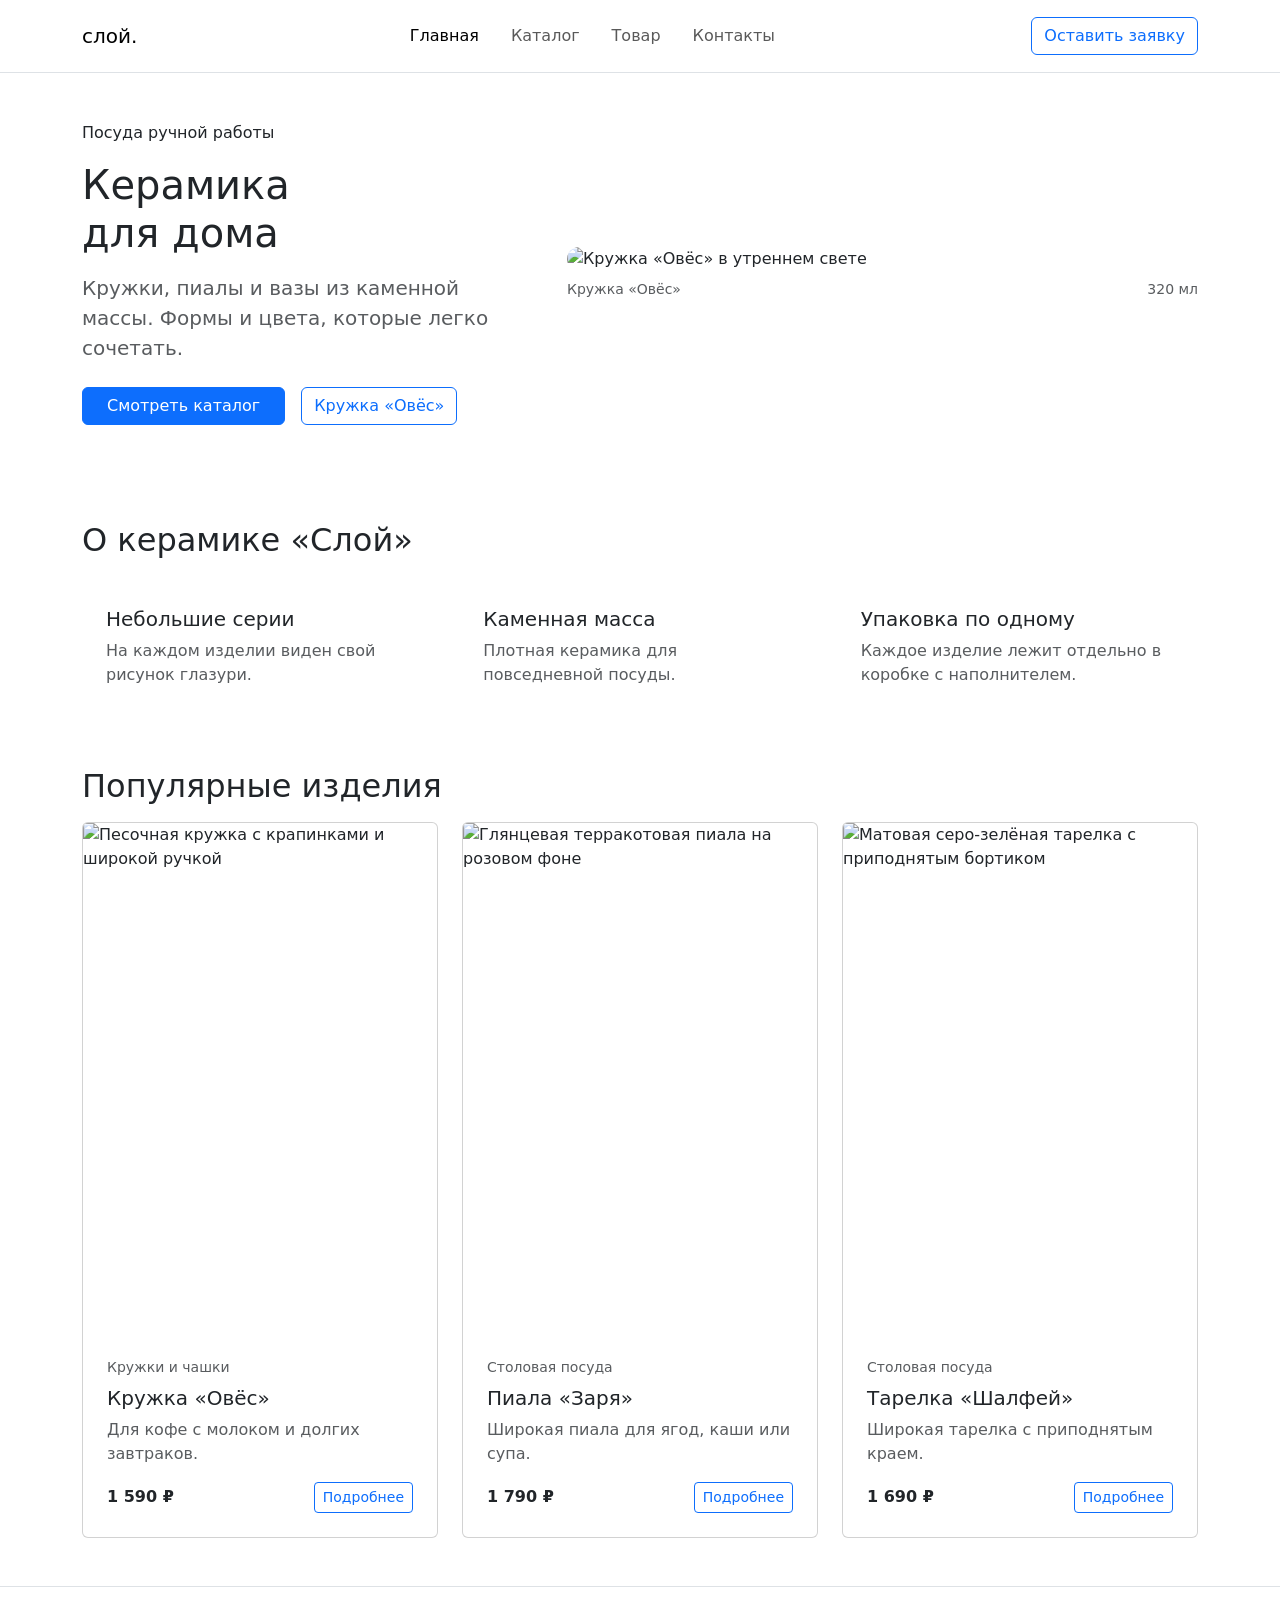
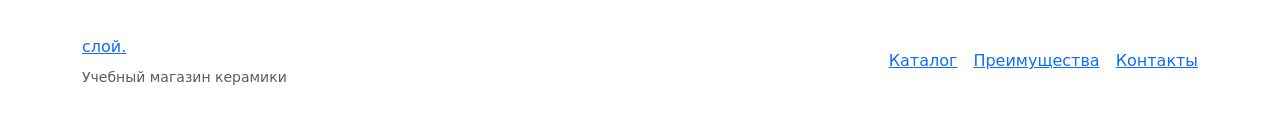
==== index.html @ dd08442e "ПЗ №9. Собрать главную на Bootstrap-сетке" ====
<!doctype html>
<html lang="ru">
<head>
  <meta charset="utf-8">
  <meta name="viewport" content="width=device-width, initial-scale=1">
  <meta name="description" content="Магазин «Слой». Посуда и предметы для дома из каменной керамики.">
  <title>Керамика ручной работы — Слой</title>
  <link rel="stylesheet" href="https://cdn.jsdelivr.net/npm/bootstrap@5.3.8/dist/css/bootstrap.min.css">
  <link rel="stylesheet" href="css/custom.css">
  <script src="https://cdn.jsdelivr.net/npm/bootstrap@5.3.8/dist/js/bootstrap.bundle.min.js" defer></script>
</head>
<body id="top">
  <a class="visually-hidden-focusable skip-link" href="#main">К содержимому</a>
  <header class="border-bottom site-header">
    <nav class="navbar navbar-expand-md py-3" aria-label="Основная навигация">
      <div class="container">
        <a class="navbar-brand wordmark" href="#top" aria-label="Слой, главная">слой<span>.</span></a>
        <button class="navbar-toggler" type="button" data-bs-toggle="collapse" data-bs-target="#site-menu" aria-controls="site-menu" aria-expanded="false" aria-label="Открыть меню">
          <span class="navbar-toggler-icon"></span>
        </button>
        <div class="collapse navbar-collapse" id="site-menu">
          <ul class="navbar-nav mx-md-auto gap-md-3">
            <li class="nav-item"><a class="nav-link active" aria-current="page" href="#top">Главная</a></li>
            <li class="nav-item"><a class="nav-link" href="#popular">Каталог</a></li>
            <li class="nav-item"><a class="nav-link" href="#featured">Товар</a></li>
            <li class="nav-item"><a class="nav-link" href="#contacts">Контакты</a></li>
          </ul>
          <a class="btn btn-outline-primary mt-2 mt-md-0" href="#contacts">Оставить заявку</a>
        </div>
      </div>
    </nav>
  </header>
  <main id="main" tabindex="-1">
    <section class="container-fluid px-0 shop-hero" aria-labelledby="hero-title">
      <div class="container py-4 py-lg-5">
        <div class="row g-4 gx-lg-5 align-items-center">
          <div class="col-12 col-lg-5">
            <p class="shop-kicker mb-3">Посуда ручной работы</p>
            <h1 class="shop-display mb-3" id="hero-title">Керамика<br>для дома</h1>
            <p class="lead text-body-secondary mb-4">Кружки, пиалы и вазы из каменной массы. Формы и цвета, которые легко сочетать.</p>
            <div class="d-flex flex-wrap align-items-center gap-2 gap-sm-3">
              <a class="btn btn-primary px-4" href="#popular">Смотреть каталог</a>
              <a class="btn btn-outline-primary" href="#featured">Кружка «Овёс»</a>
            </div>
          </div>
          <div class="col-12 col-lg-7">
            <figure class="mb-0 shop-figure" id="featured">
              <img class="img-fluid w-100 rounded-4 shop-hero-photo" src="images/hero.webp" width="1440" height="960" alt="Кружка «Овёс» в утреннем свете" fetchpriority="high">
              <figcaption class="d-flex justify-content-between gap-3 pt-2 small text-body-secondary">
                <span>Кружка «Овёс»</span><span>320 мл</span>
              </figcaption>
            </figure>
          </div>
        </div>
      </div>
    </section>

    <section class="container my-4 my-lg-5" id="advantages" aria-labelledby="advantages-title">
      <h2 class="shop-heading mb-3" id="advantages-title">О керамике «Слой»</h2>
      <div class="row g-3 py-2">
        <div class="col-12 col-md-4">
          <div class="shop-value rounded-3 p-3 p-xl-4 h-100">
            <h3 class="h5">Небольшие серии</h3>
            <p class="mb-0 text-body-secondary">На каждом изделии виден свой рисунок глазури.</p>
          </div>
        </div>
        <div class="col-12 col-md-4">
          <div class="shop-value rounded-3 p-3 p-xl-4 h-100">
            <h3 class="h5">Каменная масса</h3>
            <p class="mb-0 text-body-secondary">Плотная керамика для повседневной посуды.</p>
          </div>
        </div>
        <div class="col-12 col-md-4">
          <div class="shop-value rounded-3 p-3 p-xl-4 h-100">
            <h3 class="h5">Упаковка по одному</h3>
            <p class="mb-0 text-body-secondary">Каждое изделие лежит отдельно в коробке с наполнителем.</p>
          </div>
        </div>
      </div>
    </section>

    <section class="container my-4 my-lg-5" id="popular" aria-labelledby="popular-title">
      <div class="d-flex flex-wrap justify-content-between align-items-baseline gap-2 mb-3">
        <h2 class="shop-heading mb-0" id="popular-title">Популярные изделия</h2>
      </div>
      <div class="row g-4">
          <div class="col-12 col-md-6 col-lg-4" id="item-oves">
            <article class="card h-100 shop-card">
              <img class="card-img-top" src="images/oves.webp" width="510" height="510" alt="Песочная кружка с крапинками и широкой ручкой" loading="lazy">
              <div class="card-body d-flex flex-column p-3 p-xl-4">
                <div class="d-flex align-items-center justify-content-between gap-2 mb-2">
                  <p class="small text-body-secondary mb-0">Кружки и чашки</p>
                  <span class="badge rounded-pill shop-badge">320 мл</span>
                </div>
                <h3 class="card-title h5">Кружка «Овёс»</h3>
                <p class="card-text text-body-secondary">Для кофе с молоком и долгих завтраков.</p>
                <div class="d-flex flex-wrap justify-content-between align-items-center gap-2 mt-auto">
                  <strong>1 590 ₽</strong>
                  <a class="btn btn-outline-primary btn-sm" href="#item-oves" aria-label="Подробнее о товаре Кружка «Овёс»">Подробнее</a>
                </div>
              </div>
            </article>
          </div>
          <div class="col-12 col-md-6 col-lg-4" id="item-zarya">
            <article class="card h-100 shop-card">
              <img class="card-img-top" src="images/zarya.webp" width="510" height="510" alt="Глянцевая терракотовая пиала на розовом фоне" loading="lazy">
              <div class="card-body d-flex flex-column p-3 p-xl-4">
                <div class="d-flex align-items-center justify-content-between gap-2 mb-2">
                  <p class="small text-body-secondary mb-0">Столовая посуда</p>
                  <span class="badge rounded-pill shop-badge">450 мл</span>
                </div>
                <h3 class="card-title h5">Пиала «Заря»</h3>
                <p class="card-text text-body-secondary">Широкая пиала для ягод, каши или супа.</p>
                <div class="d-flex flex-wrap justify-content-between align-items-center gap-2 mt-auto">
                  <strong>1 790 ₽</strong>
                  <a class="btn btn-outline-primary btn-sm" href="#item-zarya" aria-label="Подробнее о товаре Пиала «Заря»">Подробнее</a>
                </div>
              </div>
            </article>
          </div>
          <div class="col-12 col-md-6 col-lg-4" id="item-shalfei">
            <article class="card h-100 shop-card">
              <img class="card-img-top" src="images/shalfei.webp" width="510" height="510" alt="Матовая серо-зелёная тарелка с приподнятым бортиком" loading="lazy">
              <div class="card-body d-flex flex-column p-3 p-xl-4">
                <div class="d-flex align-items-center justify-content-between gap-2 mb-2">
                  <p class="small text-body-secondary mb-0">Столовая посуда</p>
                  <span class="badge rounded-pill shop-badge">21 см</span>
                </div>
                <h3 class="card-title h5">Тарелка «Шалфей»</h3>
                <p class="card-text text-body-secondary">Широкая тарелка с приподнятым краем.</p>
                <div class="d-flex flex-wrap justify-content-between align-items-center gap-2 mt-auto">
                  <strong>1 690 ₽</strong>
                  <a class="btn btn-outline-primary btn-sm" href="#item-shalfei" aria-label="Подробнее о товаре Тарелка «Шалфей»">Подробнее</a>
                </div>
              </div>
            </article>
          </div>
      </div>
    </section>
  </main>
  <footer class="container-fluid border-top shop-footer" id="contacts">
    <div class="container py-4 py-md-5">
      <div class="row g-3 align-items-center">
        <div class="col-12 col-md-6">
          <a class="d-inline-block wordmark" href="#top" aria-label="Слой, главная">слой<span>.</span></a>
          <p class="small text-body-secondary mt-2 mb-0">Учебный магазин керамики</p>
        </div>
        <div class="col-12 col-md-6">
          <div class="d-flex flex-wrap gap-3 justify-content-md-end">
            <a href="#popular">Каталог</a>
            <a href="#advantages">Преимущества</a>
            <a href="#contacts">Контакты</a>
          </div>
        </div>
      </div>
    </div>
  </footer>
</body>
</html>
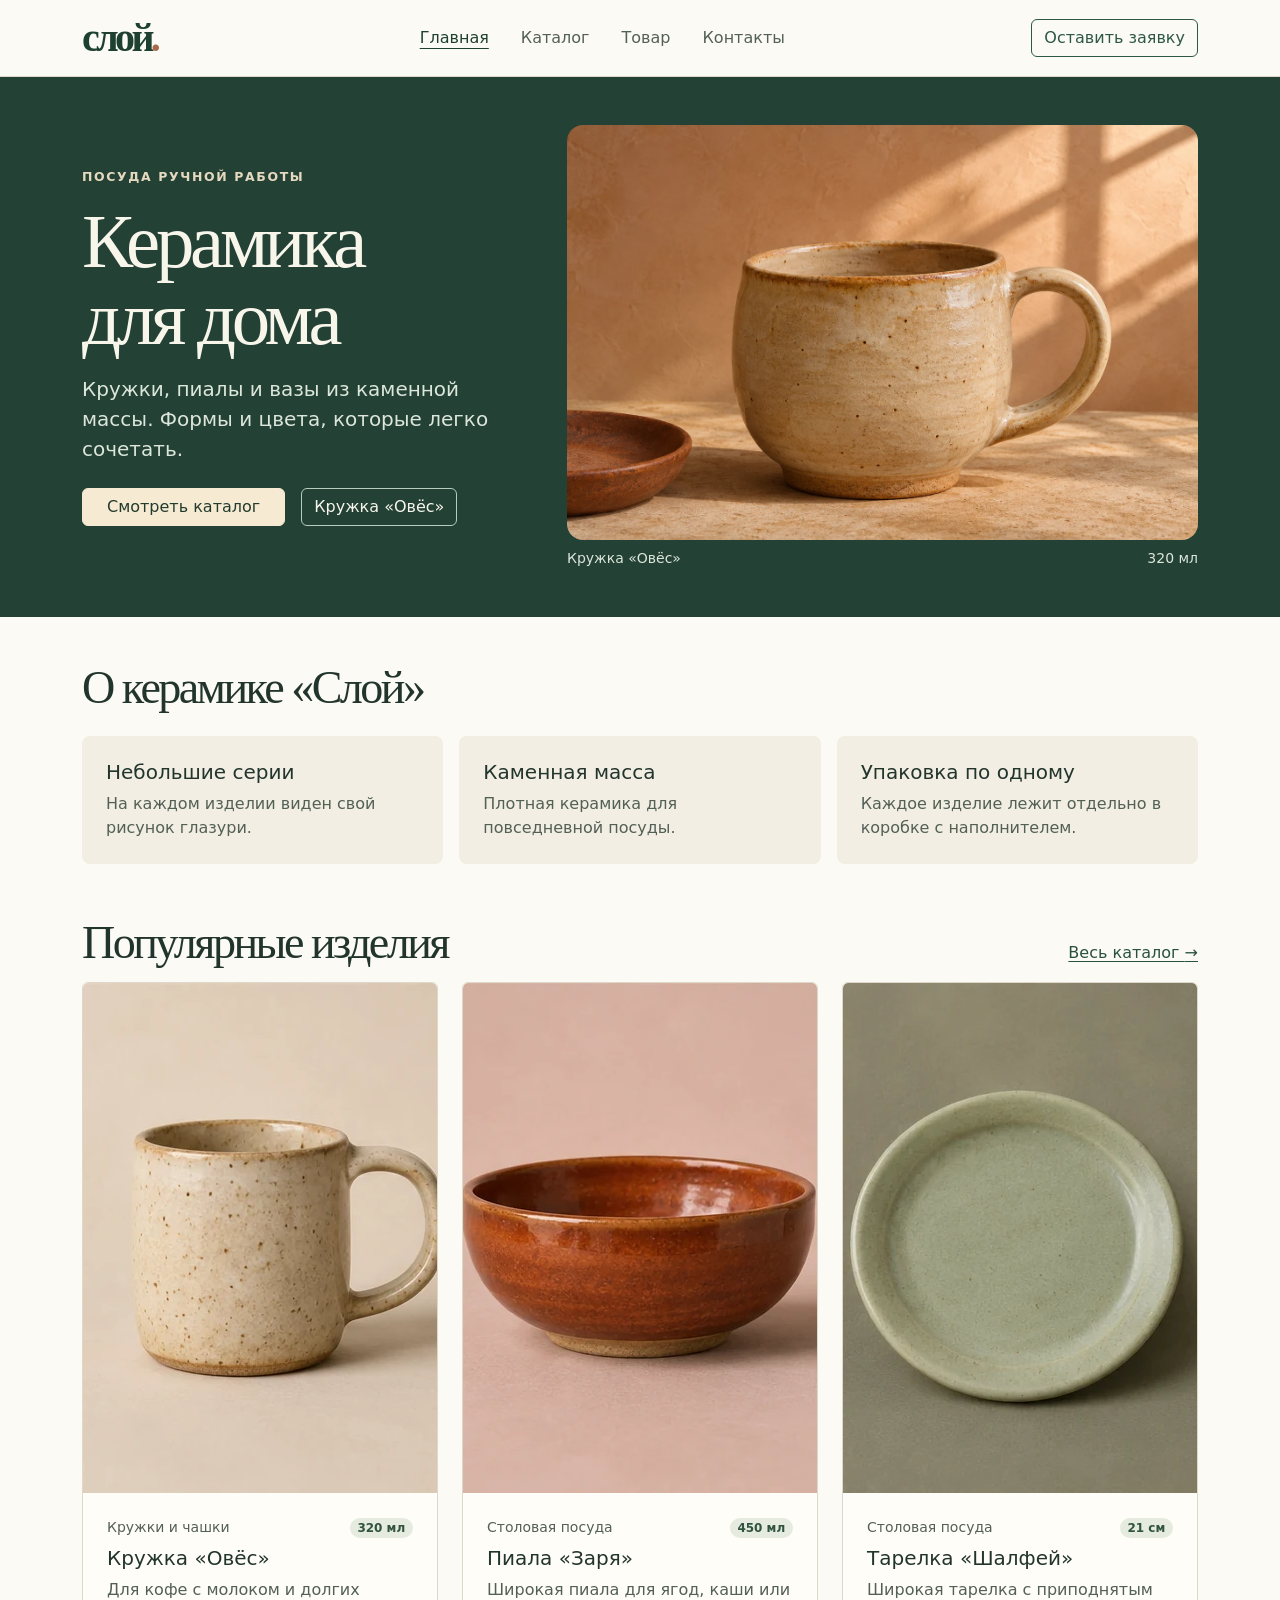
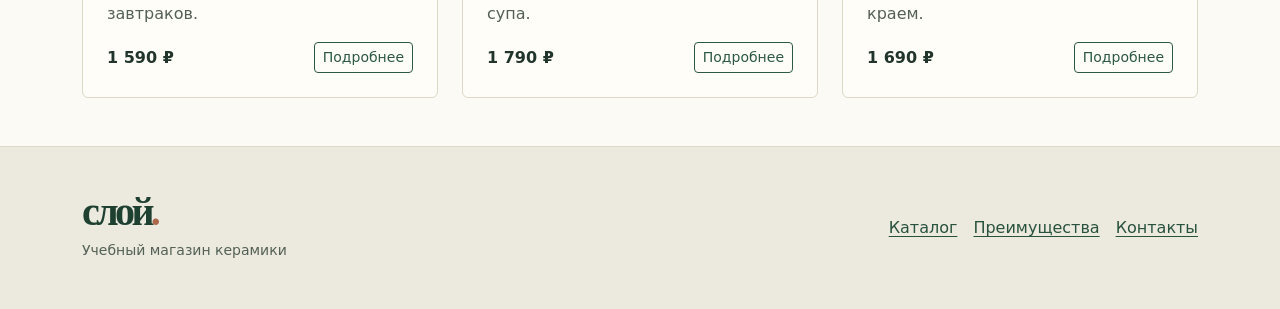
==== commit ed7ee831: "ПЗ №10. Добавить страницы и компоненты Bootstrap" ====
--- a/index.html
+++ b/index.html
@@ -14,18 +14,18 @@
   <header class="border-bottom site-header">
     <nav class="navbar navbar-expand-md py-3" aria-label="Основная навигация">
       <div class="container">
-        <a class="navbar-brand wordmark" href="#top" aria-label="Слой, главная">слой<span>.</span></a>
+        <a class="navbar-brand wordmark" href="index.html" aria-label="Слой, главная">слой<span>.</span></a>
         <button class="navbar-toggler" type="button" data-bs-toggle="collapse" data-bs-target="#site-menu" aria-controls="site-menu" aria-expanded="false" aria-label="Открыть меню">
           <span class="navbar-toggler-icon"></span>
         </button>
         <div class="collapse navbar-collapse" id="site-menu">
           <ul class="navbar-nav mx-md-auto gap-md-3">
-            <li class="nav-item"><a class="nav-link active" aria-current="page" href="#top">Главная</a></li>
-            <li class="nav-item"><a class="nav-link" href="#popular">Каталог</a></li>
-            <li class="nav-item"><a class="nav-link" href="#featured">Товар</a></li>
-            <li class="nav-item"><a class="nav-link" href="#contacts">Контакты</a></li>
+            <li class="nav-item"><a class="nav-link active" aria-current="page" href="index.html">Главная</a></li>
+            <li class="nav-item"><a class="nav-link" href="catalog.html">Каталог</a></li>
+            <li class="nav-item"><a class="nav-link" href="product.html">Товар</a></li>
+            <li class="nav-item"><a class="nav-link" href="contacts.html">Контакты</a></li>
           </ul>
-          <a class="btn btn-outline-primary mt-2 mt-md-0" href="#contacts">Оставить заявку</a>
+          <a class="btn btn-outline-primary mt-2 mt-md-0" href="order.html">Оставить заявку</a>
         </div>
       </div>
     </nav>
@@ -39,8 +39,8 @@
             <h1 class="shop-display mb-3" id="hero-title">Керамика<br>для дома</h1>
             <p class="lead text-body-secondary mb-4">Кружки, пиалы и вазы из каменной массы. Формы и цвета, которые легко сочетать.</p>
             <div class="d-flex flex-wrap align-items-center gap-2 gap-sm-3">
-              <a class="btn btn-primary px-4" href="#popular">Смотреть каталог</a>
-              <a class="btn btn-outline-primary" href="#featured">Кружка «Овёс»</a>
+              <a class="btn btn-primary px-4" href="catalog.html">Смотреть каталог</a>
+              <a class="btn btn-outline-primary" href="product.html?item=oves">Кружка «Овёс»</a>
             </div>
           </div>
           <div class="col-12 col-lg-7">
@@ -82,9 +82,10 @@
     <section class="container my-4 my-lg-5" id="popular" aria-labelledby="popular-title">
       <div class="d-flex flex-wrap justify-content-between align-items-baseline gap-2 mb-3">
         <h2 class="shop-heading mb-0" id="popular-title">Популярные изделия</h2>
+        <a href="catalog.html">Весь каталог <span aria-hidden="true">→</span></a>
       </div>
       <div class="row g-4">
-          <div class="col-12 col-md-6 col-lg-4" id="item-oves">
+          <div class="col-12 col-md-6 col-lg-4">
             <article class="card h-100 shop-card">
               <img class="card-img-top" src="images/oves.webp" width="510" height="510" alt="Песочная кружка с крапинками и широкой ручкой" loading="lazy">
               <div class="card-body d-flex flex-column p-3 p-xl-4">
@@ -96,12 +97,12 @@
                 <p class="card-text text-body-secondary">Для кофе с молоком и долгих завтраков.</p>
                 <div class="d-flex flex-wrap justify-content-between align-items-center gap-2 mt-auto">
                   <strong>1 590 ₽</strong>
-                  <a class="btn btn-outline-primary btn-sm" href="#item-oves" aria-label="Подробнее о товаре Кружка «Овёс»">Подробнее</a>
+                  <a class="btn btn-outline-primary btn-sm" href="product.html?item=oves" aria-label="Подробнее о товаре Кружка «Овёс»">Подробнее</a>
                 </div>
               </div>
             </article>
           </div>
-          <div class="col-12 col-md-6 col-lg-4" id="item-zarya">
+          <div class="col-12 col-md-6 col-lg-4">
             <article class="card h-100 shop-card">
               <img class="card-img-top" src="images/zarya.webp" width="510" height="510" alt="Глянцевая терракотовая пиала на розовом фоне" loading="lazy">
               <div class="card-body d-flex flex-column p-3 p-xl-4">
@@ -113,12 +114,12 @@
                 <p class="card-text text-body-secondary">Широкая пиала для ягод, каши или супа.</p>
                 <div class="d-flex flex-wrap justify-content-between align-items-center gap-2 mt-auto">
                   <strong>1 790 ₽</strong>
-                  <a class="btn btn-outline-primary btn-sm" href="#item-zarya" aria-label="Подробнее о товаре Пиала «Заря»">Подробнее</a>
+                  <a class="btn btn-outline-primary btn-sm" href="product.html?item=zarya" aria-label="Подробнее о товаре Пиала «Заря»">Подробнее</a>
                 </div>
               </div>
             </article>
           </div>
-          <div class="col-12 col-md-6 col-lg-4" id="item-shalfei">
+          <div class="col-12 col-md-6 col-lg-4">
             <article class="card h-100 shop-card">
               <img class="card-img-top" src="images/shalfei.webp" width="510" height="510" alt="Матовая серо-зелёная тарелка с приподнятым бортиком" loading="lazy">
               <div class="card-body d-flex flex-column p-3 p-xl-4">
@@ -130,7 +131,7 @@
                 <p class="card-text text-body-secondary">Широкая тарелка с приподнятым краем.</p>
                 <div class="d-flex flex-wrap justify-content-between align-items-center gap-2 mt-auto">
                   <strong>1 690 ₽</strong>
-                  <a class="btn btn-outline-primary btn-sm" href="#item-shalfei" aria-label="Подробнее о товаре Тарелка «Шалфей»">Подробнее</a>
+                  <a class="btn btn-outline-primary btn-sm" href="product.html?item=shalfei" aria-label="Подробнее о товаре Тарелка «Шалфей»">Подробнее</a>
                 </div>
               </div>
             </article>
@@ -142,14 +143,14 @@
     <div class="container py-4 py-md-5">
       <div class="row g-3 align-items-center">
         <div class="col-12 col-md-6">
-          <a class="d-inline-block wordmark" href="#top" aria-label="Слой, главная">слой<span>.</span></a>
+          <a class="d-inline-block wordmark" href="index.html" aria-label="Слой, главная">слой<span>.</span></a>
           <p class="small text-body-secondary mt-2 mb-0">Учебный магазин керамики</p>
         </div>
         <div class="col-12 col-md-6">
           <div class="d-flex flex-wrap gap-3 justify-content-md-end">
-            <a href="#popular">Каталог</a>
-            <a href="#advantages">Преимущества</a>
-            <a href="#contacts">Контакты</a>
+            <a href="catalog.html">Каталог</a>
+            <a href="index.html#advantages">Преимущества</a>
+            <a href="contacts.html">Контакты</a>
           </div>
         </div>
       </div>
--- a/css/custom.css
+++ b/css/custom.css
@@ -0,0 +1,169 @@
+:root {
+  --shop-ink: #22352d;
+  --shop-green: #2c5845;
+  --shop-green-dark: #1e4031;
+  --shop-paper: #fcfaf4;
+  --shop-panel: #f2eee3;
+  --shop-edge: #ded8c8;
+  --shop-focus: #8b4e2e;
+  --bs-body-color: var(--shop-ink);
+  --bs-body-bg: var(--shop-paper);
+  --bs-secondary-color: #536055;
+  --bs-link-color-rgb: 40, 82, 61;
+  --bs-link-hover-color-rgb: 30, 64, 49;
+  --bs-border-color: var(--shop-edge);
+  --bs-body-font-family: "Segoe UI", system-ui, sans-serif;
+}
+
+main { min-height: 63vh; }
+
+a { text-underline-offset: 0.2em; }
+
+:focus-visible,
+.btn:focus-visible,
+.nav-link:focus-visible,
+.navbar-toggler:focus-visible {
+  outline: 2px solid var(--shop-focus);
+  outline-offset: 3px;
+}
+
+.skip-link:focus {
+  position: absolute;
+  z-index: 1100;
+  top: 0.5rem;
+  left: 0.5rem;
+  padding: 0.6rem 0.9rem;
+  color: var(--shop-paper);
+  background: var(--shop-green-dark);
+}
+
+.site-header { background: var(--shop-paper); }
+
+.site-header .nav-link { color: var(--bs-secondary-color); }
+
+.site-header .nav-link:hover,
+.site-header .nav-link.active {
+  color: var(--shop-green-dark);
+  text-decoration: underline;
+  text-decoration-thickness: 1px;
+  text-underline-offset: 0.3em;
+}
+
+.wordmark {
+  color: var(--shop-green-dark);
+  font: 700 2.5rem/0.85 Georgia, serif;
+  letter-spacing: -0.09em;
+  text-decoration: none;
+}
+
+.wordmark span { color: #aa684a; }
+
+.btn-primary {
+  --bs-btn-bg: var(--shop-green);
+  --bs-btn-border-color: var(--shop-green);
+  --bs-btn-hover-bg: var(--shop-green-dark);
+  --bs-btn-hover-border-color: var(--shop-green-dark);
+  --bs-btn-active-bg: var(--shop-green-dark);
+  --bs-btn-active-border-color: var(--shop-green-dark);
+  --bs-btn-focus-shadow-rgb: 51, 94, 73;
+}
+
+.btn-outline-primary {
+  --bs-btn-color: var(--shop-green);
+  --bs-btn-border-color: var(--shop-green);
+  --bs-btn-hover-color: #fff;
+  --bs-btn-hover-bg: var(--shop-green);
+  --bs-btn-hover-border-color: var(--shop-green);
+  --bs-btn-active-color: #fff;
+  --bs-btn-active-bg: var(--shop-green-dark);
+  --bs-btn-active-border-color: var(--shop-green-dark);
+  --bs-btn-focus-shadow-rgb: 51, 94, 73;
+}
+
+.shop-hero {
+  color: #f8f5eb;
+  background: #234135;
+  --bs-secondary-color: #dce6db;
+}
+
+.shop-hero .btn-primary {
+  --bs-btn-color: #233b2e;
+  --bs-btn-bg: #f6ead2;
+  --bs-btn-border-color: #f6ead2;
+  --bs-btn-hover-color: #233b2e;
+  --bs-btn-hover-bg: #fff7e8;
+  --bs-btn-hover-border-color: #fff7e8;
+  --bs-btn-active-color: #233b2e;
+  --bs-btn-active-bg: #f0dfbd;
+  --bs-btn-active-border-color: #f0dfbd;
+}
+
+.shop-hero .btn-outline-primary {
+  --bs-btn-color: #f8f5eb;
+  --bs-btn-border-color: #b8ccbd;
+  --bs-btn-hover-color: #233b2e;
+  --bs-btn-hover-bg: #f8f5eb;
+  --bs-btn-hover-border-color: #f8f5eb;
+}
+
+.shop-hero :focus-visible { --shop-focus: #f8d99c; }
+
+.shop-kicker {
+  color: #e5dac0;
+  letter-spacing: 0.13em;
+  text-transform: uppercase;
+  font-size: 0.78rem;
+  font-weight: 650;
+}
+
+.shop-display,
+.shop-heading {
+  font-family: Georgia, "Times New Roman", serif;
+  font-weight: 400;
+  letter-spacing: -0.055em;
+  line-height: 1.01;
+  text-wrap: balance;
+}
+
+.shop-display { font-size: clamp(2.7rem, 6vw, 5.7rem); }
+.shop-heading { font-size: clamp(1.85rem, 3.6vw, 3.5rem); }
+
+.shop-hero .lead { max-width: 26rem; }
+
+.shop-hero-photo {
+  aspect-ratio: 1.52;
+  object-fit: cover;
+  background: #ad7145;
+}
+
+.shop-value { background: var(--shop-panel); }
+
+.shop-card {
+  --bs-card-bg: #fffdf7;
+  --bs-card-border-color: var(--shop-edge);
+  overflow: hidden;
+}
+
+.shop-card .card-img-top {
+  width: 100%;
+  aspect-ratio: 1.22;
+  object-fit: cover;
+  background: var(--shop-panel);
+}
+
+.shop-card:hover,
+.shop-card:focus-within { --bs-card-border-color: #b0b7a3; }
+
+.shop-badge {
+  color: #315340;
+  background: #e5ecdf;
+  font-weight: 650;
+}
+
+.shop-footer { background: #ece9df; }
+
+@media (max-width: 575.98px) {
+  .shop-display { letter-spacing: -0.045em; }
+  .shop-hero .lead { font-size: 1.065rem; }
+  .shop-card .card-img-top { aspect-ratio: 1.34; }
+}
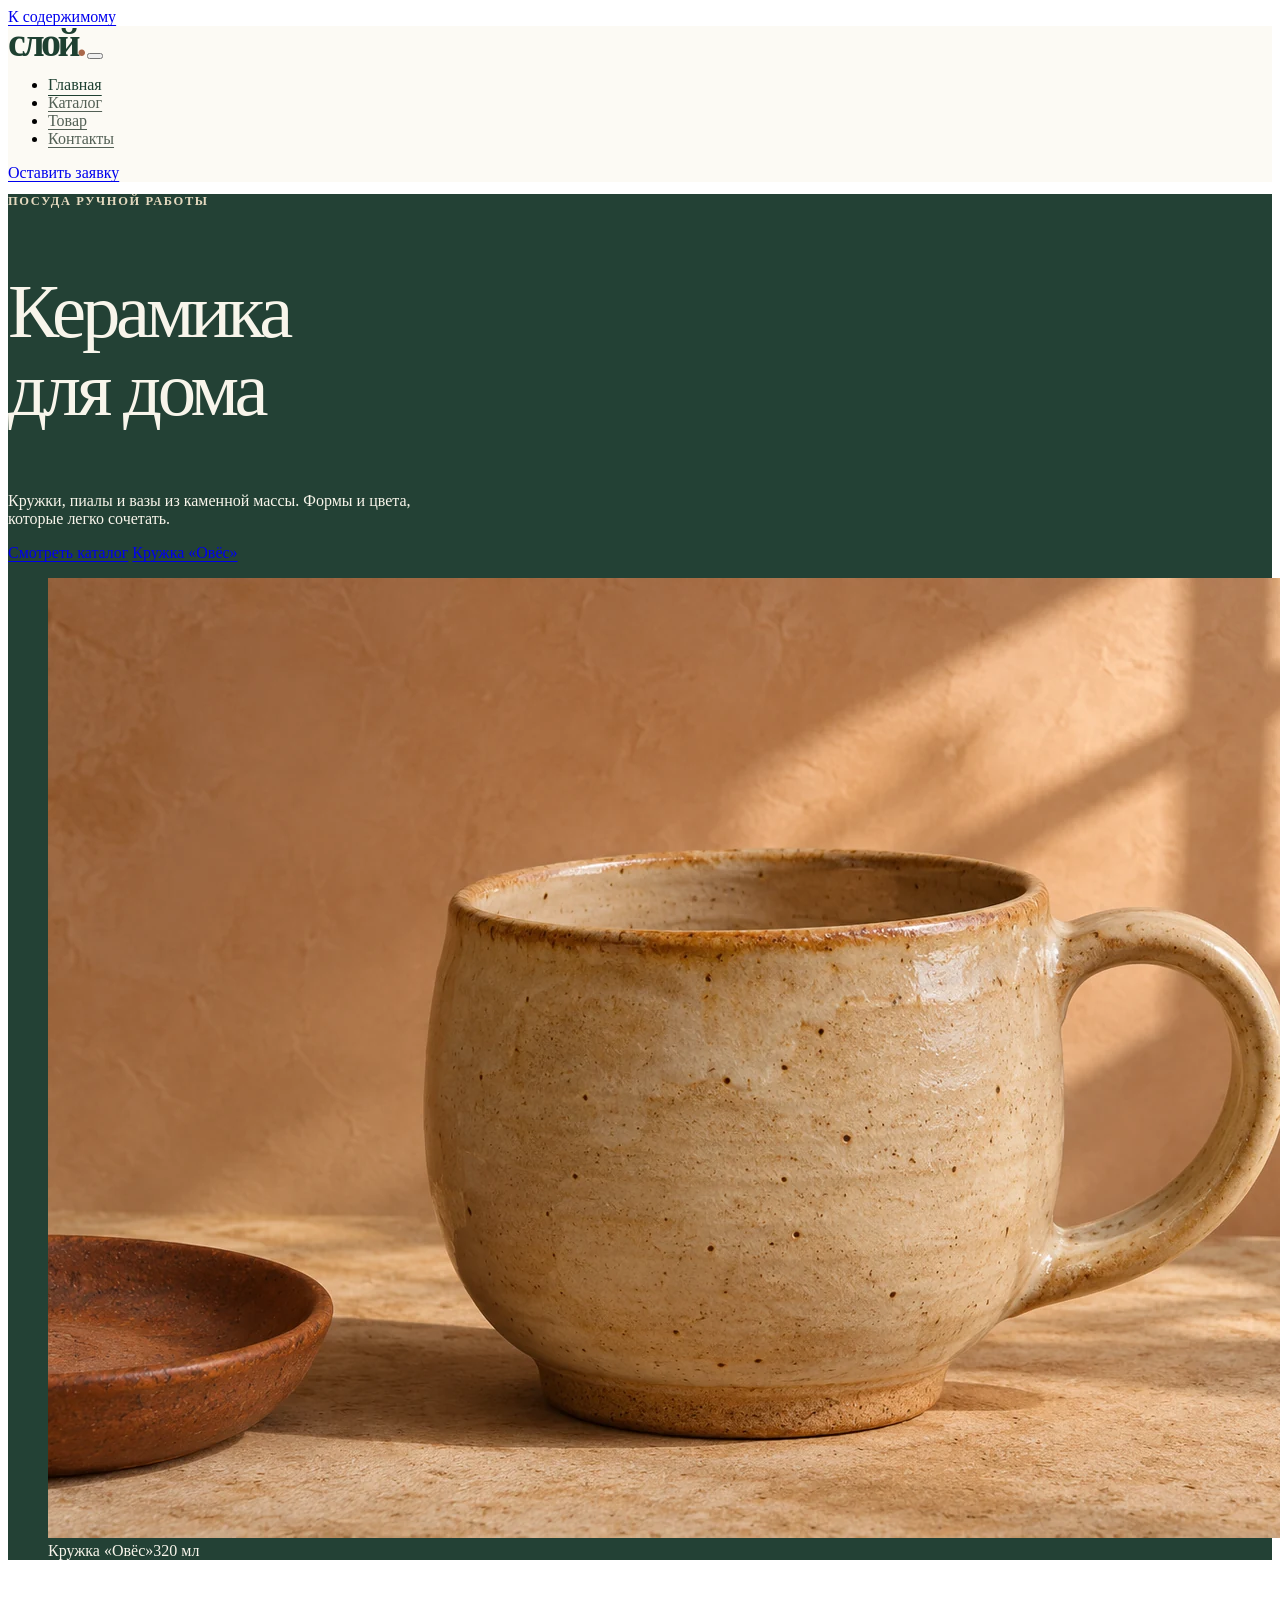
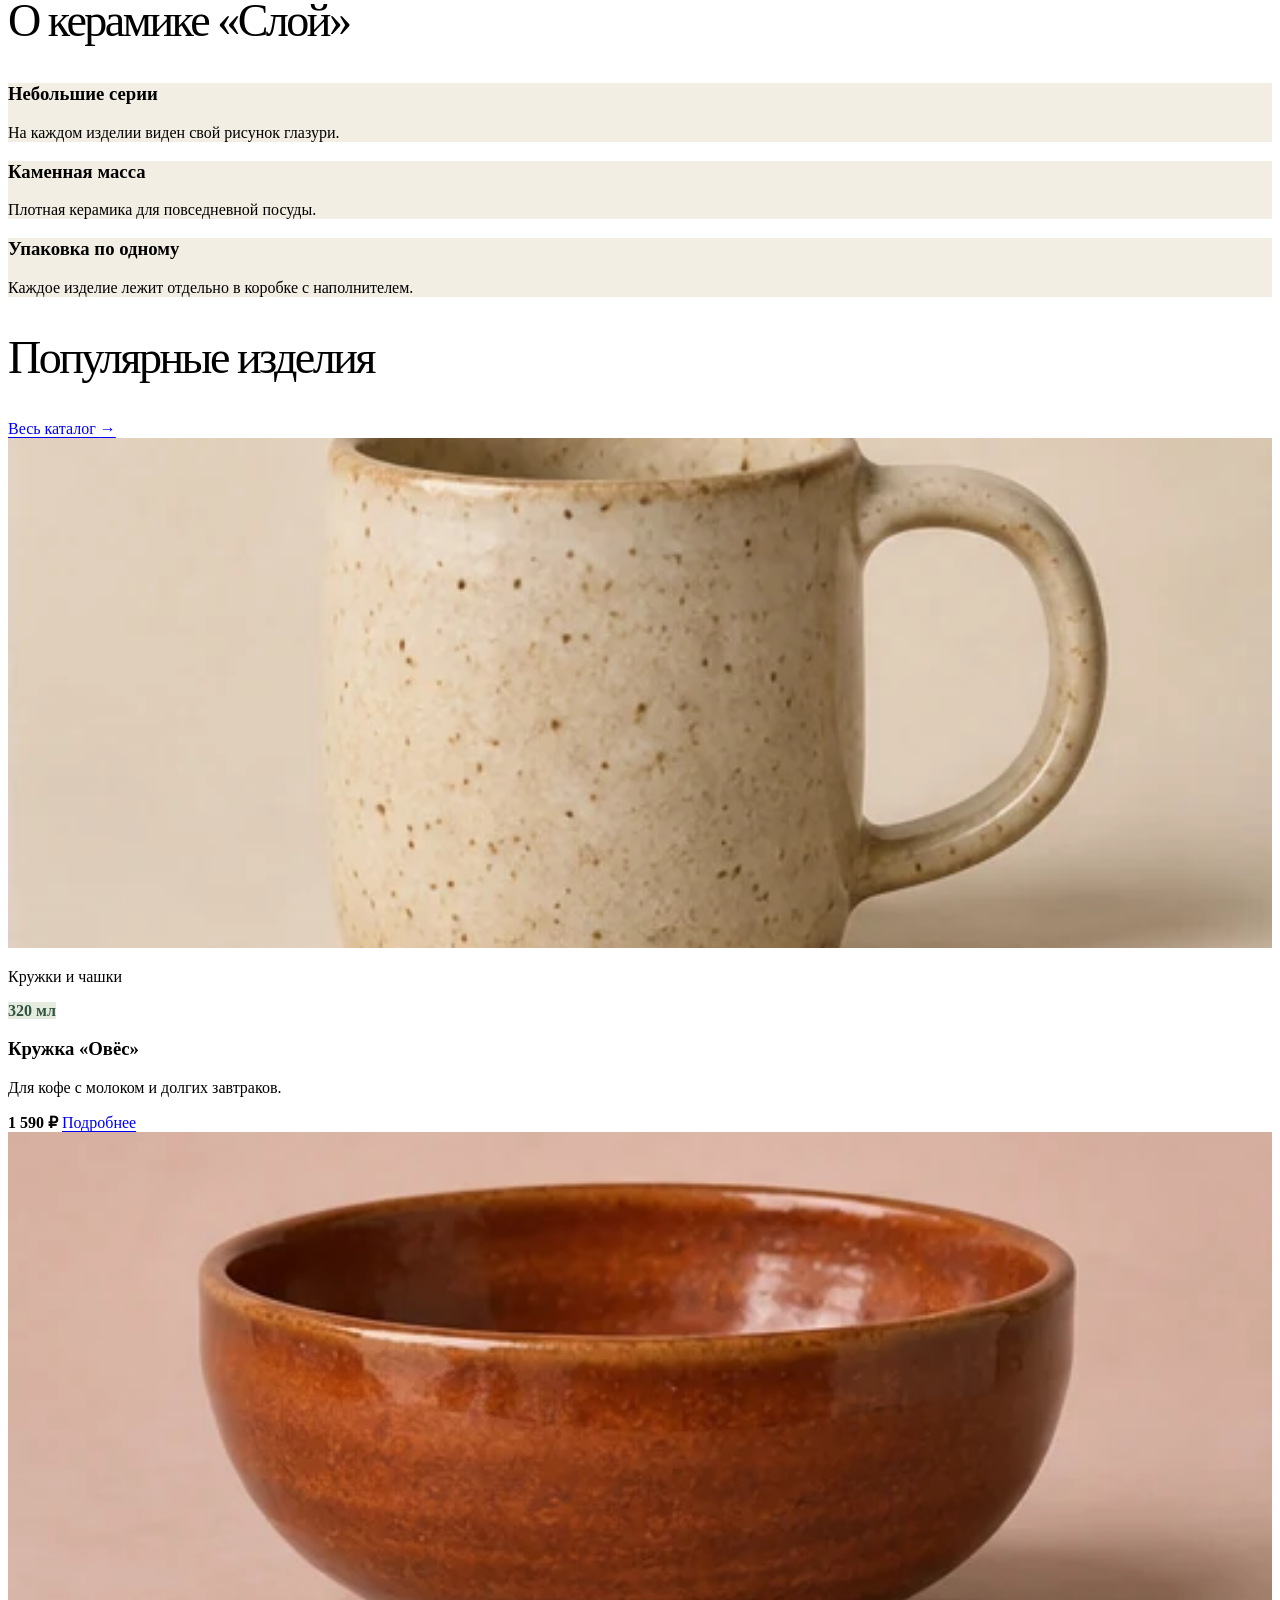
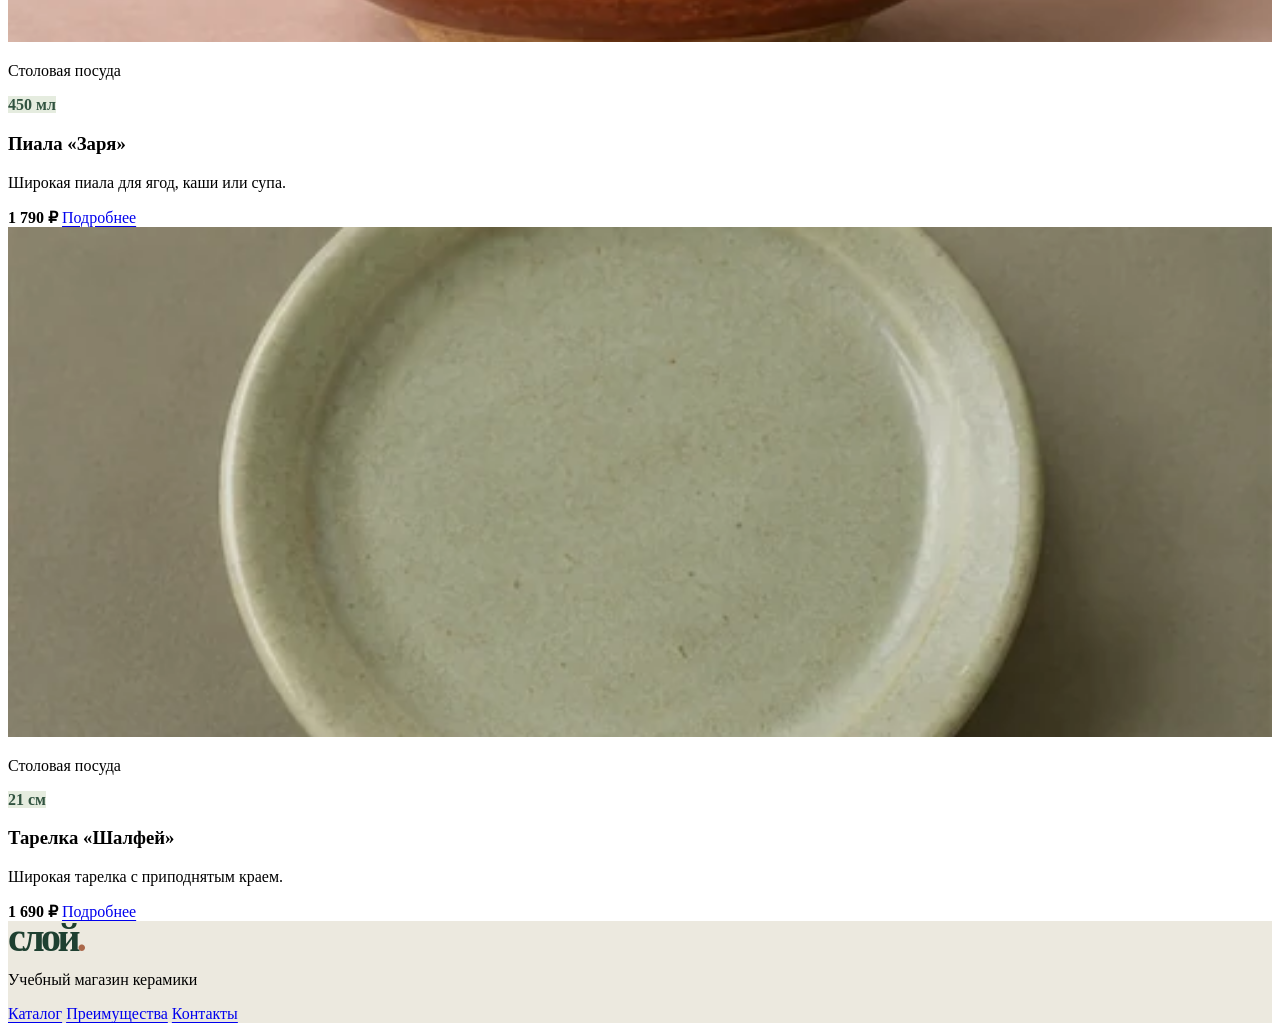
==== commit 0e086aee: "ПЗ №11. Подключить локальные CSS и JS Bootstrap" ====
--- a/index.html
+++ b/index.html
@@ -5,9 +5,9 @@
   <meta name="viewport" content="width=device-width, initial-scale=1">
   <meta name="description" content="Магазин «Слой». Посуда и предметы для дома из каменной керамики.">
   <title>Керамика ручной работы — Слой</title>
-  <link rel="stylesheet" href="https://cdn.jsdelivr.net/npm/bootstrap@5.3.8/dist/css/bootstrap.min.css">
+  <link rel="stylesheet" href="vendor/bootstrap/css/bootstrap.min.css">
   <link rel="stylesheet" href="css/custom.css">
-  <script src="https://cdn.jsdelivr.net/npm/bootstrap@5.3.8/dist/js/bootstrap.bundle.min.js" defer></script>
+  <script src="vendor/bootstrap/js/bootstrap.bundle.min.js" defer></script>
 </head>
 <body id="top">
   <a class="visually-hidden-focusable skip-link" href="#main">К содержимому</a>
--- a/css/custom.css
+++ b/css/custom.css
@@ -167,3 +167,63 @@
   .shop-hero .lead { font-size: 1.065rem; }
   .shop-card .card-img-top { aspect-ratio: 1.34; }
 }
+
+.shop-alert {
+  --bs-alert-color: #314e3d;
+  --bs-alert-bg: #e9efe6;
+  --bs-alert-border-color: #cbd9c9;
+}
+
+.btn-check:focus-visible + .btn {
+  outline: 2px solid var(--shop-focus);
+  outline-offset: 3px;
+}
+
+.catalog-section:has(#category-drinks:checked) .catalog-item:not([data-category="drinks"]),
+.catalog-section:has(#category-table:checked) .catalog-item:not([data-category="table"]),
+.catalog-section:has(#category-decor:checked) .catalog-item:not([data-category="decor"]) {
+  display: none;
+}
+
+.product-photo {
+  aspect-ratio: 1;
+  object-fit: cover;
+  background: var(--shop-panel);
+}
+
+.form-control,
+.form-select { border-color: #aab2a5; }
+
+.form-control:focus,
+.form-select:focus,
+.form-check-input:focus {
+  border-color: #649171;
+  box-shadow: 0 0 0 0.25rem #44845d26;
+}
+
+.form-check-input:checked {
+  border-color: var(--shop-green);
+  background-color: var(--shop-green);
+}
+
+.shop-form-dialog {
+  position: static;
+  width: 100%;
+  max-width: none;
+  margin: 0;
+  padding: 0;
+  border: 0;
+  color: inherit;
+  background: transparent;
+}
+
+.shop-panel { background: #fffdf7; }
+
+.order-response { display: none; }
+.shop-form-dialog:not([open]) + .order-response { display: block; }
+
+.accordion {
+  --bs-accordion-active-color: var(--shop-green-dark);
+  --bs-accordion-active-bg: #e6eee4;
+  --bs-accordion-btn-focus-box-shadow: inset 0 0 0 2px #7b9c85;
+}
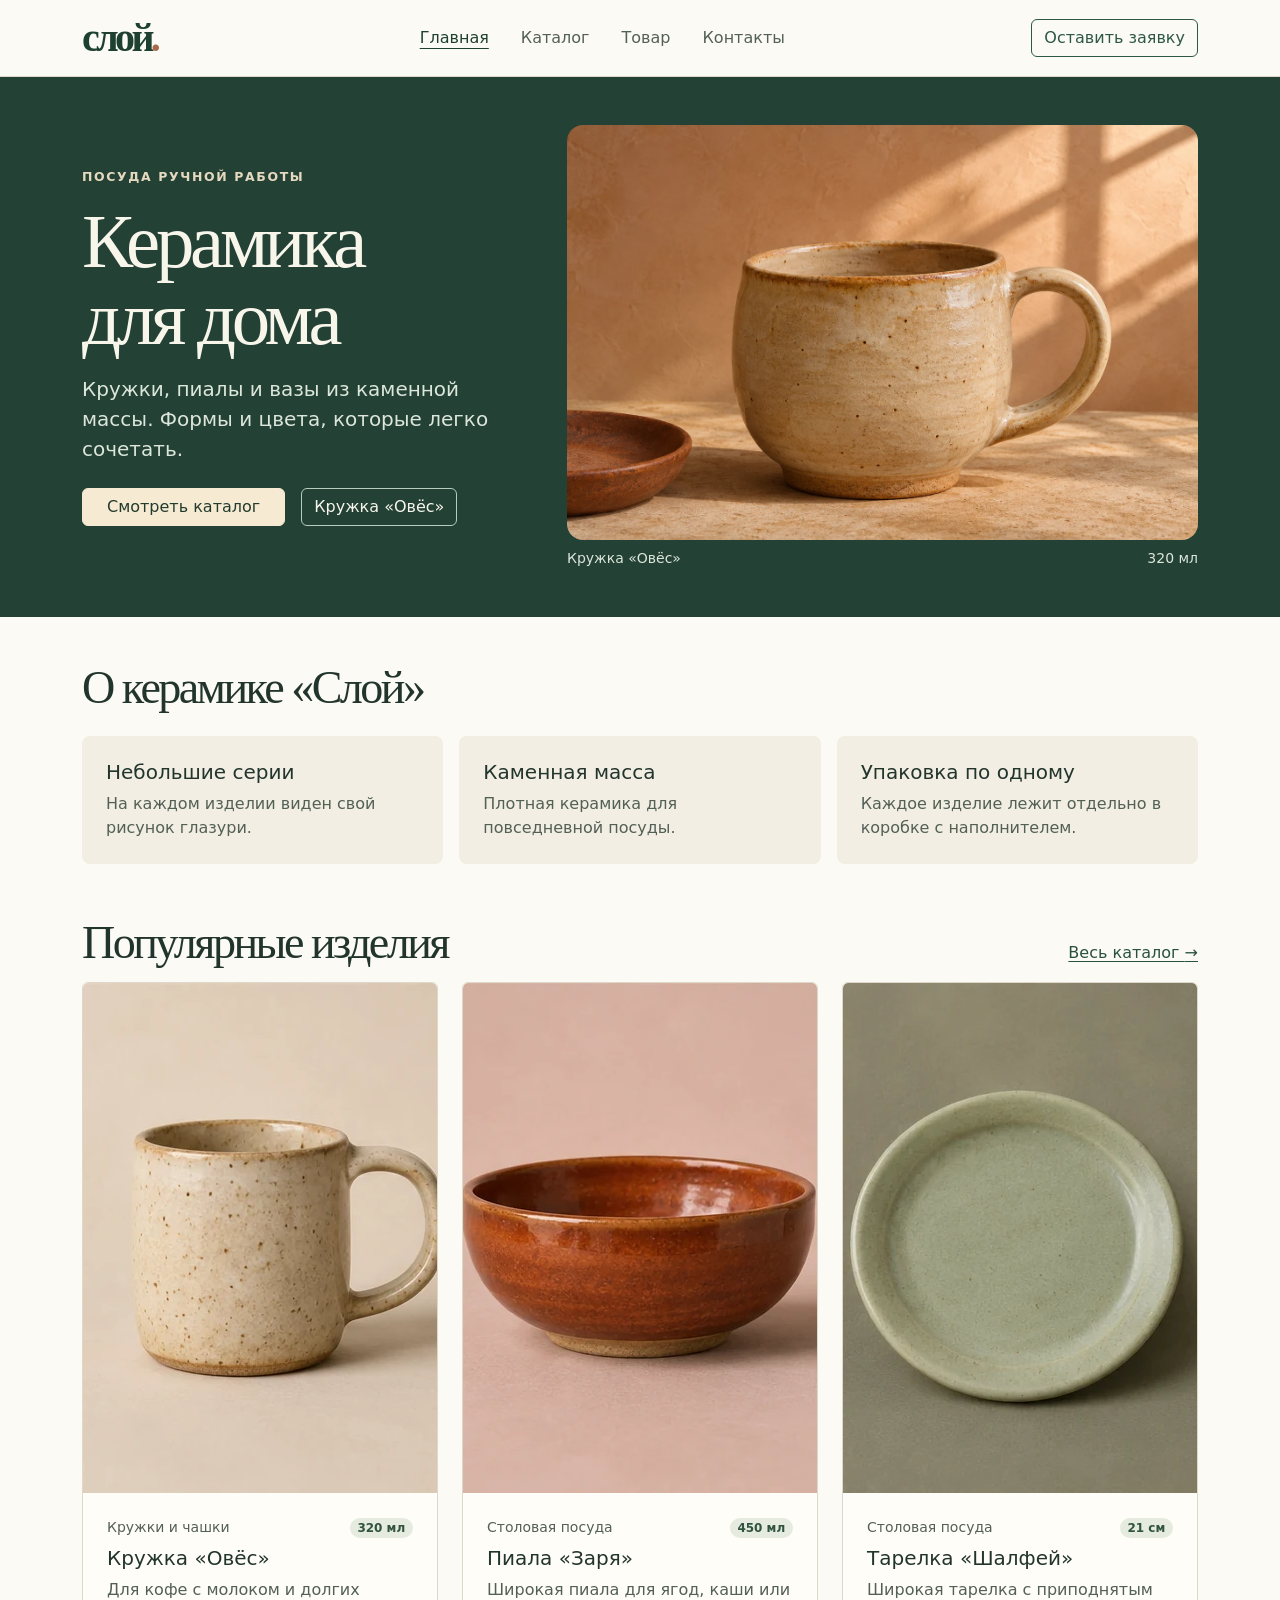
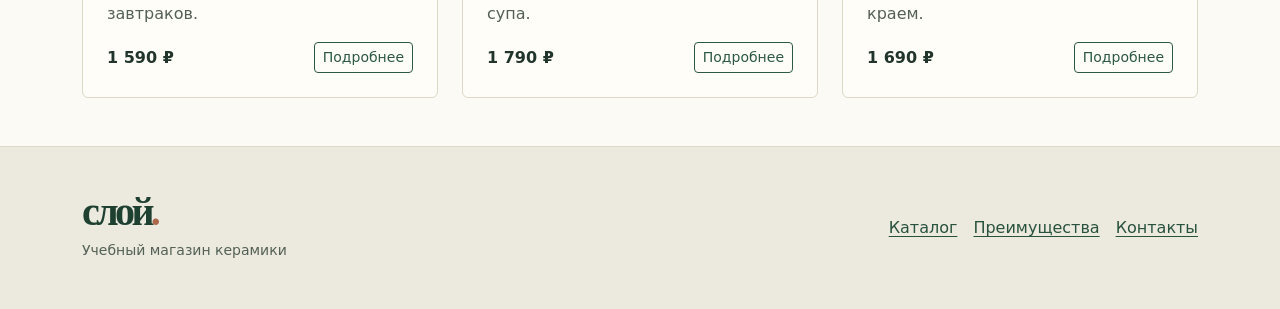
==== commit 16be05f8: "ПЗ №11. Подключить значок сайта на всех страницах" ====
--- a/index.html
+++ b/index.html
@@ -7,6 +7,7 @@
   <title>Керамика ручной работы — Слой</title>
   <link rel="stylesheet" href="vendor/bootstrap/css/bootstrap.min.css">
   <link rel="stylesheet" href="css/custom.css">
+  <link rel="icon" href="images/oves.webp" type="image/webp">
   <script src="vendor/bootstrap/js/bootstrap.bundle.min.js" defer></script>
 </head>
 <body id="top">
--- a/css/custom.css
+++ b/css/custom.css
@@ -80,6 +80,11 @@
   --bs-btn-focus-shadow-rgb: 51, 94, 73;
 }
 
+.site-header .btn[aria-current="page"] {
+  --bs-btn-color: #fff;
+  --bs-btn-bg: var(--shop-green);
+}
+
 .shop-hero {
   color: #f8f5eb;
   background: #234135;
